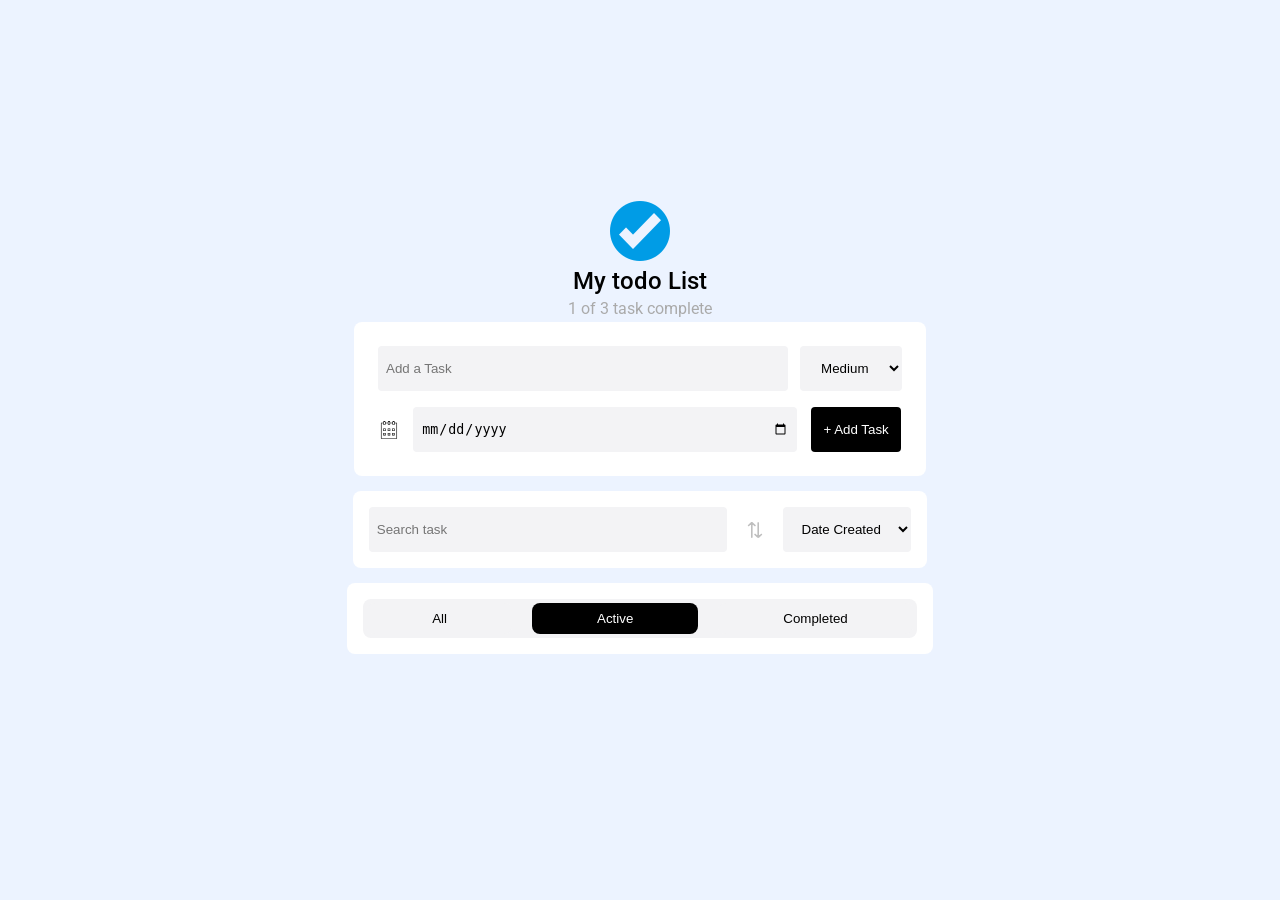
==== Todo List Web/index.html @ 5cb948f4 "Fix GitHub Pages index.html" ====
<!DOCTYPE html>
<html lang="en">
<head>
  <meta charset="UTF-8">
  <meta name="viewport" content="width=device-width, initial-scale=1.0">
  <title>To-do list</title>
  <link rel="stylesheet" href="style.css">
</head>
<body>
  <img src="bluetick.png" alt="" class="tick">
  <h1 class="heading">My todo List</h1>
  <h3 class="sub-heading">1 of 3 task complete</h3>

  
  <div class="input-container">
    <div class="task-level">
      <input type="text" class="add-task" placeholder="Add a Task">
      <select name="level" id="level">
        <option value="Low">Low</option>
        <option value="Medium" selected>Medium</option>
        <option value="High">High</option>
      </select>
    </div>
    <div class="date-addtask">
      <img src="calender.svg" alt="" class="cal">
      <input type="date" class="date">
      <button class="add-task-btn">+ Add Task</button>
    </div>
  </div>


  <div class="search-container">
    <input type="text" class="search-bar"  placeholder="Search task">
    <img src="arrowup.svg" alt="" class="arrowup">
    <select name="sort" id="sort">
      <option value="Date Created" selected>Date Created</option>
      <option value="Due Date">Due Date</option>
      <option value="Priority">Priority</option>
      <option value="A-Z">A-Z</option>
    </select>
  </div>


  <div class="completion">
    <div class="slidebar">
      <button class="all"> All </button>
      <button class="active"> Active </button>
      <button class="completed"> Completed </button>
    </div>
  </div>


  <div class="task-bar"></div>
  <script src="script.js"></script>
</body>
</html>
---- Todo List Web/style.css ----
@import url('https://fonts.googleapis.com/css2?family=Roboto:ital,wght@0,100..900;1,100..900&display=swap');

*{
  padding: 0;
  margin: 0;
  box-sizing: border-box;
}

html,body{
  width: 100%;
  height: 100%;
  background-color: var(--bg-primary-color);
}

:root{
  --bg-primary-color: #ECF3FF;
  --bg-fill-color: #ffffff;
  --text-primary-color:#aaaaaa;
  --input-primary-color:#F3F3F5;

  --space-xs:4px;
  --space-sm:8px;
  --space-md:16px;
  --space-lg:24px;
  --space-xl:32px;
  --space-2xl:40px;
  --space-3xl:48px;
  --space-4xl:50px;

  --border-primary-color: #333333;

  --border-radius-sm:8px;

  --weight-sm:100;
  --weight-md:300;
  --weight-lg:400;
  --weight-xl:500;
  --weight-2xl:700;
  --weight-3xl:800;
}

body{
  display: flex;
  flex-direction: column;
  align-items: center;
  justify-content: center;
  font-family: "Roboto", sans-serif;
}

.tick, .heading,.sub-heading{
  padding-bottom: var(--space-xs);
}

.heading{
  font-size: var(--space-lg);
  font-weight:var(--weight-xl);
}

.sub-heading{
  font-size: var(--space-md);
  font-weight: var(--weight-lg);
  color: var(--text-primary-color);
}

.input-container{
  background-color: var(--bg-fill-color);
  padding: var(--space-md);
  border-radius: var(--space-sm);
  display: flex;
  flex-direction: column;
  justify-content: space-around;
}

.task-level,
.date-addtask{
  padding: var(--space-sm);
  display: flex;
  justify-content: space-around;
  align-items: center;
  gap: 12px;
}

.add-task,
#level,
.date,
.add-task-btn{
  height: 5vh;
  border-radius: var(--space-xs);
  border: none;
  background-color: var(--input-primary-color);
}

.add-task{
  width: 32vw;
  padding: var(--space-sm);
}

#level{
  width:8vw;
  text-align: center;
}

.cal{
  width: 20px;
}

.date{
  width: 30vw;
  padding: var(--space-sm);
  font-weight: var(--weight-lg);
}

.add-task-btn{
  width: 7vw;
  background-color: black;
  color: white;
  font-weight: var(--weight-md);
}

.search-container{
  background-color: var(--bg-fill-color);
  padding: var(--space-md);
  border-radius: var(--space-sm);
  margin-top: 15px;
  display: flex;
  justify-content: space-between;
  align-items: center;
  gap: 20px;
}

.search-bar,
#sort{
  height: 5vh;
  border-radius: var(--space-xs);
  border: none;
  background-color: var(--input-primary-color);
  padding: 8px;
}

.arrowup{
  width: 16px;
}

.search-bar{
  width: 28vw;
}

#sort{
  width:10vw;
  text-align: center;
  font-weight: var(--space-3xl);
}

.completion{
  background-color: var(--bg-fill-color);
  padding: var(--space-md);
  border-radius: var(--space-sm);
  margin-top: 15px;
  display: flex;
  justify-content: space-between;
  align-items: center;
}

.slidebar{
  padding: var(--space-xs);
  background-color: var(--input-primary-color);
  border-radius: var(--space-sm);
  display: flex;
  justify-content: space-around;
  align-items: center;
  gap: 20px;
}

.all,
.active,
.completed{
  padding: var(--space-sm) 65px;
  border: none;
  text-align: center;
  border-radius: var(--space-sm);
  background-color: var(--input-primary-color);
  font-weight: var(--weight-xl);
}

.active{
  background-color: black;
  color: white;
}

.task-bar{  
  padding: var(--space-md);
  margin-top: 15px;
  display: flex;
  flex-direction: column;
  justify-content: space-between;
  align-items: center;
}

.task1{
  background-color: var(--bg-fill-color);
  padding: var(--space-md);
  border-radius: var(--space-sm);
  display: flex;
  justify-content: space-between;
  align-items: center;
  gap:0 20px;
  margin: 8px;
}

.task{
  font-weight: var(--weight-xl);
}

.tasklevel,
.edit,
.delete{
  padding: 6px 8px;
  border-radius: var(--space-sm);
}

.tasklevel{
  border: 1px solid green;
  background-color: rgb(189, 225, 189);
}

.edit{
  border: 1px solid blue;
  background-color: rgb(173, 173, 236);
}

.delete{
  border: 1px solid red;
  background-color: rgb(239, 163, 163);
}
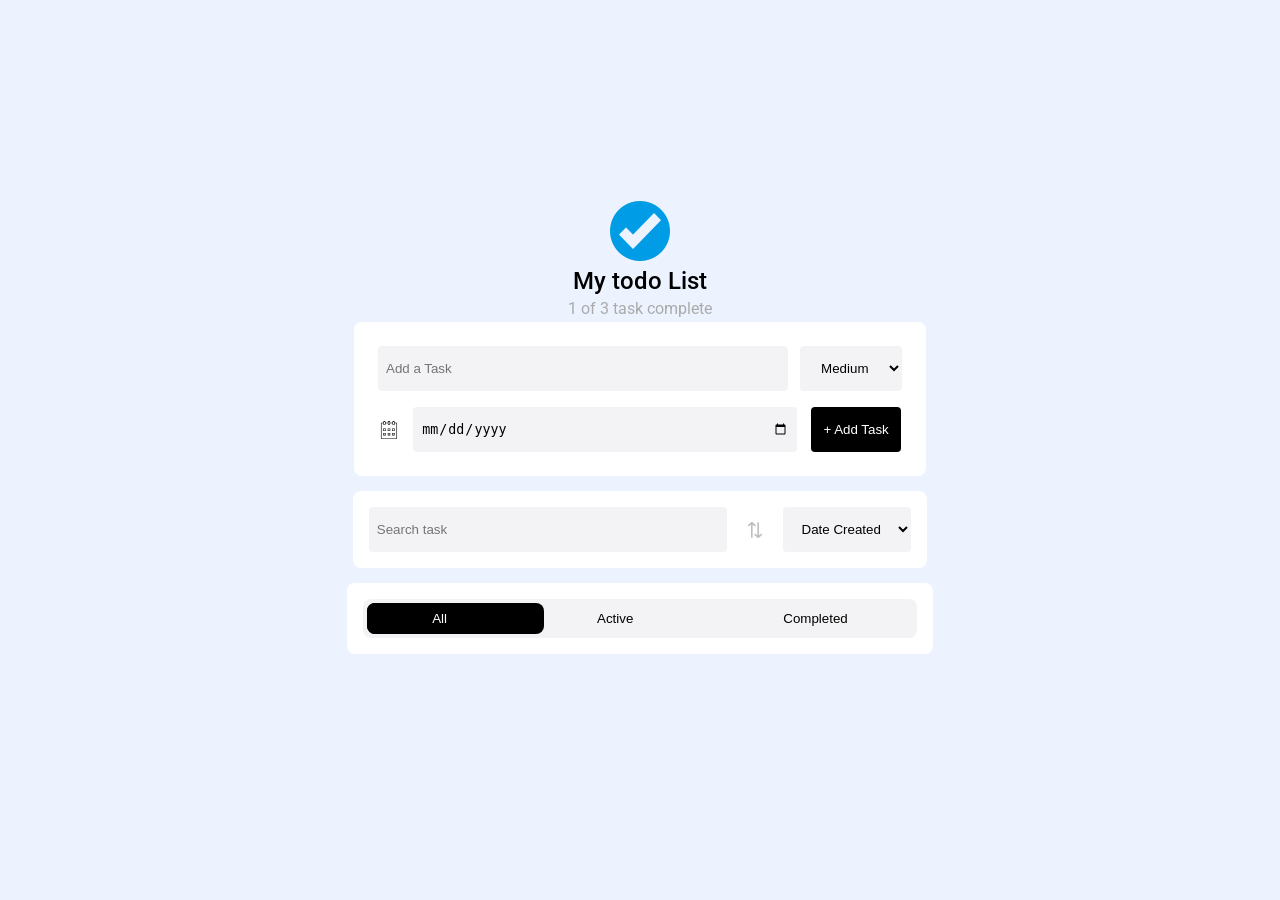
==== commit 1c6dbec9: "done with seach container and sorting" ====
--- a/Todo List Web/index.html
+++ b/Todo List Web/index.html
@@ -42,13 +42,16 @@
 
 
   <div class="completion">
-    <div class="slidebar">
-      <button class="all"> All </button>
-      <button class="active"> Active </button>
-      <button class="completed"> Completed </button>
-    </div>
+  <div class="slidebar">
+  <!-- sliding indicator -->
+  <div class="slider"></div>
+
+  <button class="all selected">All</button>
+  <button class="active">Active</button>
+  <button class="completed">Completed</button>
+</div>
+
   </div>
-
 
   <div class="task-bar"></div>
   <script src="script.js"></script>
--- a/Todo List Web/style.css
+++ b/Todo List Web/style.css
@@ -169,6 +169,8 @@
   justify-content: space-around;
   align-items: center;
   gap: 20px;
+  position: relative;   
+
 }
 
 .all,
@@ -180,12 +182,13 @@
   border-radius: var(--space-sm);
   background-color: var(--input-primary-color);
   font-weight: var(--weight-xl);
-}
-
-.active{
-  background-color: black;
-  color: white;
-}
+  position: relative;
+  z-index: 2;             
+  background-color: transparent;
+  color: black;
+}
+
+
 
 .task-bar{  
   padding: var(--space-md);
@@ -231,4 +234,21 @@
 .delete{
   border: 1px solid red;
   background-color: rgb(239, 163, 163);
-}+}
+
+.selected {
+  background: black;
+  color: white;
+}
+
+.slider{
+  position: absolute;
+  top: 4px;
+  left: 4px;
+  width: calc(100% / 3 - 8px);
+  height: calc(100% - 8px);
+  background-color: black;
+  border-radius: var(--space-sm);
+  transition: transform 0.3s ease;
+  z-index: 1;
+}
